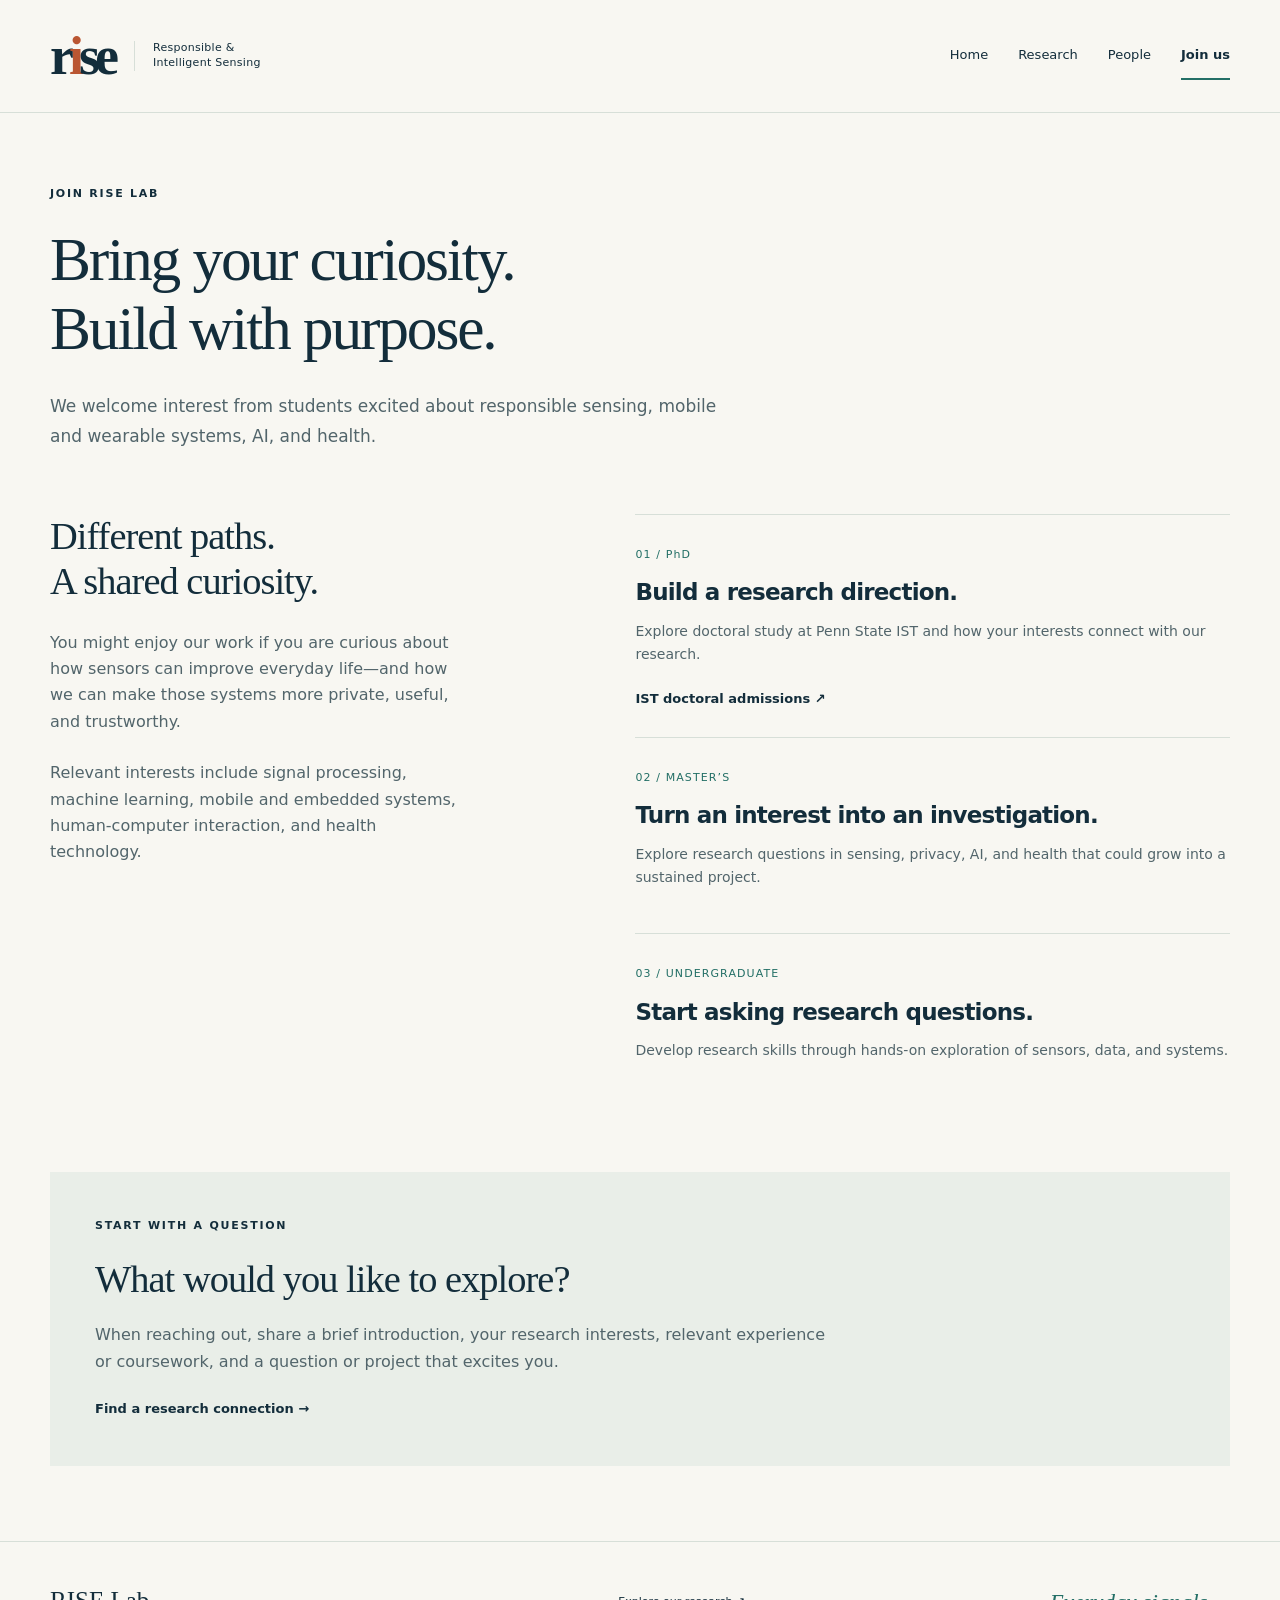
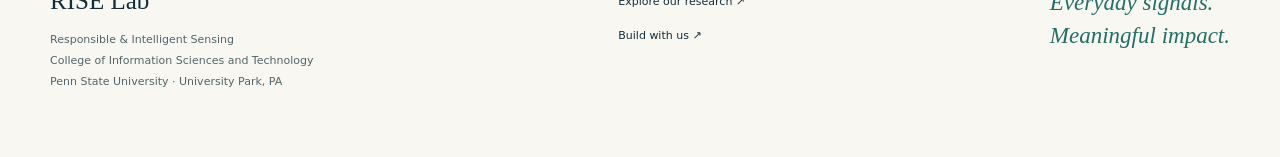
==== join.html @ 316dde8f "Add RISE Lab website: join.html" ====
<!doctype html>
<html lang="en"><head><meta charset="utf-8"><meta name="viewport" content="width=device-width, initial-scale=1"><title>Join us | RISE Lab · Penn State</title><meta name="description" content="RISE Lab at Penn State explores responsible and intelligent sensing for human health, healthy environments, and everyday well-being."><meta name="theme-color" content="#132d3b"><link rel="icon" href="assets/favicon.svg" type="image/svg+xml"><link rel="stylesheet" href="assets/style.css"></head>
<body><a class="skip" href="#main">Skip to content</a><header><div class="wrap header"><a class="brand" href="index.html" aria-label="RISE Lab home"><span class="brand-symbol" aria-hidden="true">r<span>i</span>se</span><span class="brand-sub">Responsible &amp;<br>Intelligent Sensing</span></a><nav aria-label="Main navigation"><a href="index.html" >Home</a><a href="research.html" >Research</a><a href="people.html" >People</a><a href="join.html" aria-current="page">Join us</a></nav></div></header><main id="main"><section class="page-head wrap"><p class="eyebrow">JOIN RISE LAB</p><h1>Bring your curiosity.<br>Build with purpose.</h1><p class="intro">We welcome interest from students excited about responsible sensing, mobile and wearable systems, AI, and health.</p></section><section class="wrap join-grid"><div><h2>Different paths.<br>A shared curiosity.</h2><p>You might enjoy our work if you are curious about how sensors can improve everyday life—and how we can make those systems more private, useful, and trustworthy.</p><p>Relevant interests include signal processing, machine learning, mobile and embedded systems, human-computer interaction, and health technology.</p></div><div class="opportunities"><article><span class="num">01 / PhD</span><h3>Build a research direction.</h3><p>Explore doctoral study at Penn State IST and how your interests connect with our research.</p><a class="text-link" href="https://ist.psu.edu/admissions/doctorate">IST doctoral admissions ↗</a></article><article><span class="num">02 / MASTER’S</span><h3>Turn an interest into an investigation.</h3><p>Explore research questions in sensing, privacy, AI, and health that could grow into a sustained project.</p></article><article><span class="num">03 / UNDERGRADUATE</span><h3>Start asking research questions.</h3><p>Develop research skills through hands-on exploration of sensors, data, and systems.</p></article></div></section><section class="wrap preparation"><p class="eyebrow">START WITH A QUESTION</p><h2>What would you like to explore?</h2><p>When reaching out, share a brief introduction, your research interests, relevant experience or coursework, and a question or project that excites you.</p><a class="text-link" href="research.html">Find a research connection →</a></section></main><footer><div class="wrap footer"><div><strong>RISE Lab</strong><p>Responsible &amp; Intelligent Sensing<br>College of Information Sciences and Technology<br>Penn State University · University Park, PA</p></div><div><a href="research.html">Explore our research ↗</a><br><a href="join.html">Build with us ↗</a></div><span class="footer-note">Everyday signals.<br>Meaningful impact.</span></div></footer></body></html>
---- assets/style.css ----
:root{--ink:#132d3b;--muted:#52656b;--paper:#f8f7f2;--mint:#bde9d6;--teal:#236f66;--line:#d7dfd8;--orange:#ba5632}*{box-sizing:border-box}html{scroll-behavior:smooth}body{margin:0;background:var(--paper);color:var(--ink);font:16px/1.65 system-ui,-apple-system,BlinkMacSystemFont,"Segoe UI",sans-serif}a{color:inherit;text-decoration:none}a:hover{text-decoration:underline;text-underline-offset:5px}a:focus-visible{outline:3px solid var(--orange);outline-offset:5px}p{margin:0 0 1.2rem}h1,h2,h3{line-height:1.12;letter-spacing:-.035em;margin:0}h1{font-family:Georgia,"Times New Roman",serif;font-weight:400;font-size:clamp(46px,5.1vw,76px)}h2{font:400 clamp(32px,3vw,44px)/1.18 Georgia,"Times New Roman",serif;letter-spacing:-.025em}h3{font-size:23px;font-weight:550}em{color:var(--teal);font-weight:400}.wrap{width:min(1180px,calc(100% - 96px));margin:auto}.eyebrow{font-size:11px;letter-spacing:.16em;font-weight:700;text-transform:uppercase;margin-bottom:22px}.skip{position:absolute;top:-100px;left:20px;background:var(--ink);color:white;padding:10px;z-index:10}.skip:focus{top:8px}header{border-bottom:1px solid var(--line)}.header{min-height:112px;display:flex;align-items:center;justify-content:space-between;gap:28px}.brand{display:flex;align-items:center;gap:20px}.brand:hover{text-decoration:none}.brand-symbol{font:700 54px/.9 Georgia,serif;letter-spacing:-5px}.brand-symbol span{color:var(--orange)}.brand-sub{font-size:11px;line-height:1.35;letter-spacing:.025em;border-left:1px solid var(--line);padding-left:18px}nav{display:flex;gap:30px;font-size:13px}nav a{padding:12px 0}nav a[aria-current]{border-bottom:2px solid var(--teal);font-weight:650}.hero{padding:78px 0 88px}.hero-grid{display:grid;grid-template-columns:1.15fr 1fr;gap:50px;align-items:center}.dot{width:7px;height:7px;background:var(--orange);border-radius:50%;display:inline-block;margin-right:9px}.intro{font-size:17px;color:var(--muted);max-width:580px;margin:28px 0 32px;line-height:1.8}.actions{display:flex;gap:28px;align-items:center;flex-wrap:wrap}.button{display:inline-flex;align-items:center;justify-content:center;gap:28px;padding:15px 22px;background:var(--ink);color:white;font-size:13px;border:1px solid var(--ink);border-radius:3px}.button:hover{background:var(--teal);text-decoration:none}.text-link{font-size:13px;font-weight:650}.signal-art{height:470px;position:relative;overflow:hidden;background:radial-gradient(ellipse at center,#dfede2 0%,transparent 65%)}.orbit{position:absolute;border:1px solid #a5c7b7;border-radius:50%;left:50%;top:45%;transform:translate(-50%,-50%)}.orbit-one{width:175px;height:175px}.orbit-two{width:290px;height:290px}.orbit-three{width:410px;height:410px;border-style:dashed}.art-center{width:130px;height:130px;border-radius:50%;background:var(--ink);color:var(--mint);display:flex;align-items:center;justify-content:center;flex-direction:column;position:absolute;left:50%;top:45%;transform:translate(-50%,-50%)}.art-center>span{font:36px Georgia,serif;letter-spacing:3px}.art-center small{font-size:7px;text-align:center;line-height:1.6;letter-spacing:1.5px;margin-top:8px}.satellite{position:absolute;background:var(--paper);border:1px solid #a5c7b7;padding:9px 13px;border-radius:25px;font-size:11px;box-shadow:0 5px 20px #132d3b08}.satellite-one{top:70px;left:36px}.satellite-two{top:231px;right:0}.satellite-three{top:315px;left:20px}.art-caption{position:absolute;bottom:0;width:100%;text-align:center;font:italic 15px/1.5 Georgia,serif;color:var(--muted)}.statement{background:#e9eee8;border-top:1px solid var(--line);border-bottom:1px solid var(--line);padding:50px 0}.statement-grid{display:grid;grid-template-columns:.6fr 1.2fr 1.3fr;gap:40px}.statement-grid .eyebrow{margin-top:8px}.statement-grid h2{font-size:32px}.statement-grid>p:last-child{font-size:14px;margin:0;color:var(--muted)}.section{padding:80px 0}.section-heading{display:flex;justify-content:space-between;align-items:end;margin-bottom:32px;gap:24px}.cards{display:grid;grid-template-columns:repeat(3,1fr);gap:20px}.research-card{padding:30px 26px 24px;border:1px solid var(--line);display:flex;flex-direction:column;transition:border-color .2s,background .2s}.research-card:hover{text-decoration:none;background:#eef3ec;border-color:var(--teal)}.num{font-size:11px;letter-spacing:.1em;color:var(--teal)}.research-card h3{margin:30px 0 14px;max-width:250px}.research-card p{font:17px/1.5 Georgia,serif;color:var(--muted);margin-bottom:36px}.card-bottom{border-top:1px solid var(--line);padding-top:16px;margin-top:auto;font-size:11px;display:flex;justify-content:space-between}.invitation{background:var(--ink);color:var(--paper);padding:50px;display:flex;justify-content:space-between;align-items:center;gap:40px;margin-bottom:80px}.invitation .eyebrow{color:var(--mint)}.invitation p:last-child{max-width:570px;font-size:14px;margin:20px 0 0;color:#d7e0df}.light{background:var(--mint);color:var(--ink);white-space:nowrap}.light:hover{background:#d0f3e3;color:var(--ink)}footer{border-top:1px solid var(--line);padding:45px 0}.footer{display:flex;justify-content:space-between;gap:30px}.footer strong{font:25px Georgia,serif}.footer p,.footer a{font-size:11px;line-height:1.9}.footer p{margin-top:12px;color:var(--muted)}.footer a{display:inline-block;margin-bottom:8px}.footer-note{font:italic 23px/1.4 Georgia,serif;color:var(--teal)}.page-head{padding:72px 0 62px}.page-head h1{font-size:clamp(43px,4.8vw,66px)}.page-head .intro{margin-bottom:0;max-width:680px}.direction{display:grid;grid-template-columns:100px 1fr;gap:32px;padding:55px 0;border-top:1px solid var(--line);scroll-margin-top:30px}.direction-number{font:46px Georgia,serif;color:var(--teal)}.direction-description{max-width:780px;color:var(--muted);margin:22px 0}.keywords{font-size:11px;letter-spacing:.04em;color:var(--teal)}.projects{display:grid;grid-template-columns:1fr 1fr;gap:24px;margin-top:32px}.projects article{padding:26px;background:#e9eee8}.projects h3{font-size:20px;margin-bottom:12px}.projects p{font-size:14px;margin:0;color:var(--muted)}.small-cta{border-top:1px solid var(--line);padding:55px 0 65px;display:flex;justify-content:space-between;align-items:center;gap:32px}.small-cta p{margin:20px 0 0;color:var(--muted)}.small-cta .eyebrow{margin:0 0 18px}.profile{display:grid;grid-template-columns:320px 1fr;gap:65px;padding:0 0 80px}.initials{background:#dce7dc;min-height:340px;display:flex;align-items:center;justify-content:center;font:95px Georgia,serif;position:relative}.initials span{position:absolute;bottom:30px;font:9px system-ui;letter-spacing:.18em}.profile h2{margin-bottom:20px}.profile p:not(.eyebrow){color:var(--muted);font-size:15px}.role{line-height:1.8}.join-grid{display:grid;grid-template-columns:1fr 1.2fr;gap:90px;padding-bottom:65px}.join-grid>div>p{margin-top:25px;max-width:420px;color:var(--muted)}.opportunities article{border-top:1px solid var(--line);padding:25px 0}.opportunities h3{margin:14px 0}.opportunities p{font-size:14px;color:var(--muted)}.preparation{background:#e9eee8;padding:45px;margin-bottom:75px}.preparation p:not(.eyebrow){max-width:740px;color:var(--muted);margin:20px 0}
@media(max-width:950px){.wrap{width:calc(100% - 56px)}.hero-grid{gap:20px}.signal-art{height:420px}.orbit-three{width:340px;height:340px}.satellite{font-size:9px}.statement-grid{grid-template-columns:1fr 1fr}.statement-grid .eyebrow{grid-column:1/-1;margin-bottom:0}.invitation{padding:36px}.profile{grid-template-columns:260px 1fr;gap:35px}.join-grid{gap:40px}.brand-sub{display:none}}
@media(max-width:650px){.wrap{width:calc(100% - 40px)}.header{min-height:90px;gap:12px}.brand-symbol{font-size:44px}nav{gap:16px;font-size:12px}.hero{padding:48px 0}.hero-grid{grid-template-columns:1fr}.hero h1{font-size:51px}.intro{font-size:16px}.signal-art{height:390px;margin-top:20px}.orbit-three{width:330px;height:330px}.orbit-two{width:240px;height:240px}.satellite-two{top:195px}.satellite-three{top:270px}.statement-grid,.cards,.projects,.profile,.join-grid{grid-template-columns:1fr}.statement-grid{gap:24px}.section{padding:50px 0}.section-heading{display:block}.section-heading .text-link{display:inline-block;margin-top:22px}.research-card h3{max-width:none;margin-top:18px}.research-card p{margin-bottom:22px}.invitation{display:block;padding:30px;margin-bottom:50px}.invitation .button{margin-top:28px;white-space:normal}.footer{flex-wrap:wrap}.footer-note{display:none}.page-head{padding:48px 0}.direction{grid-template-columns:35px 1fr;gap:18px;padding:36px 0}.direction-number{font-size:29px}.direction h2{font-size:30px}.direction-description{font-size:15px}.projects article{padding:20px}.small-cta{display:block}.small-cta .button{margin-top:26px}.profile{gap:32px}.initials{min-height:280px}.join-grid{gap:25px}.preparation{padding:28px}.actions{gap:22px}}
@media(prefers-reduced-motion:reduce){html{scroll-behavior:auto}*{transition:none!important}}
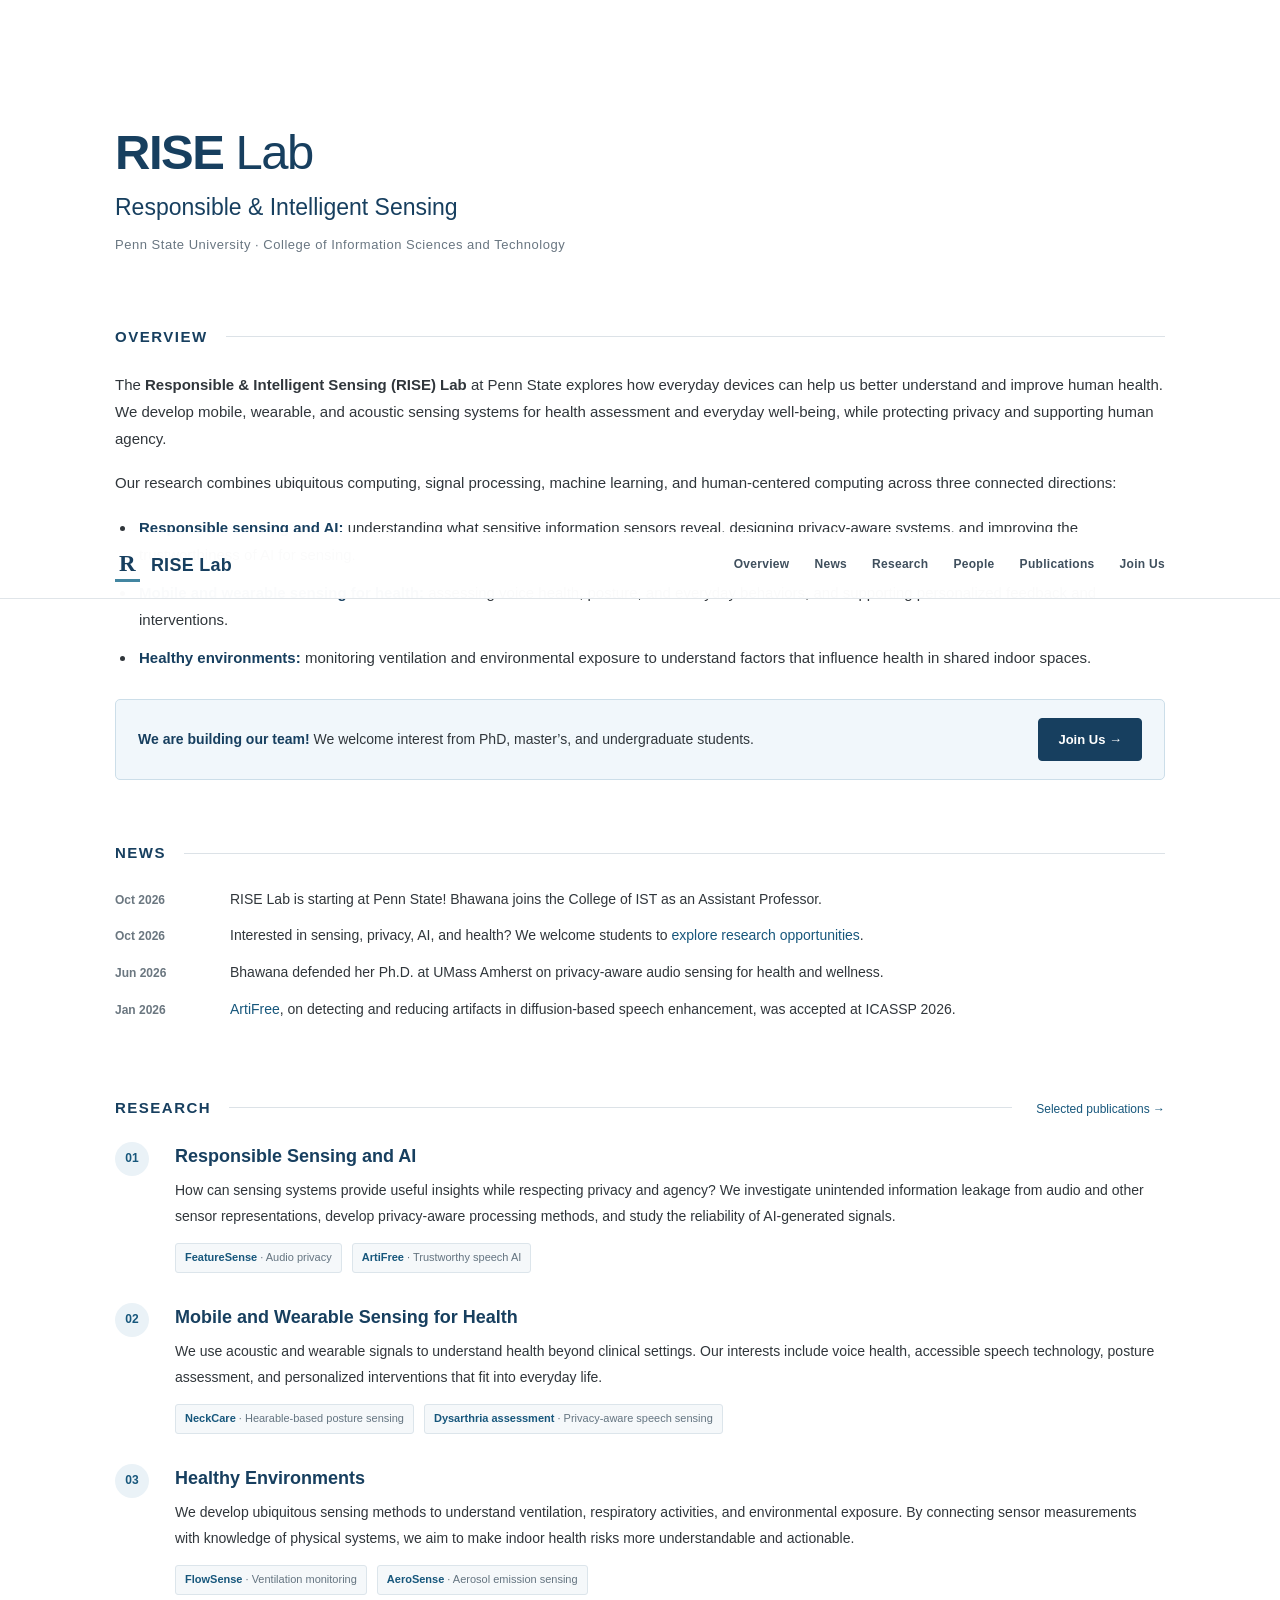
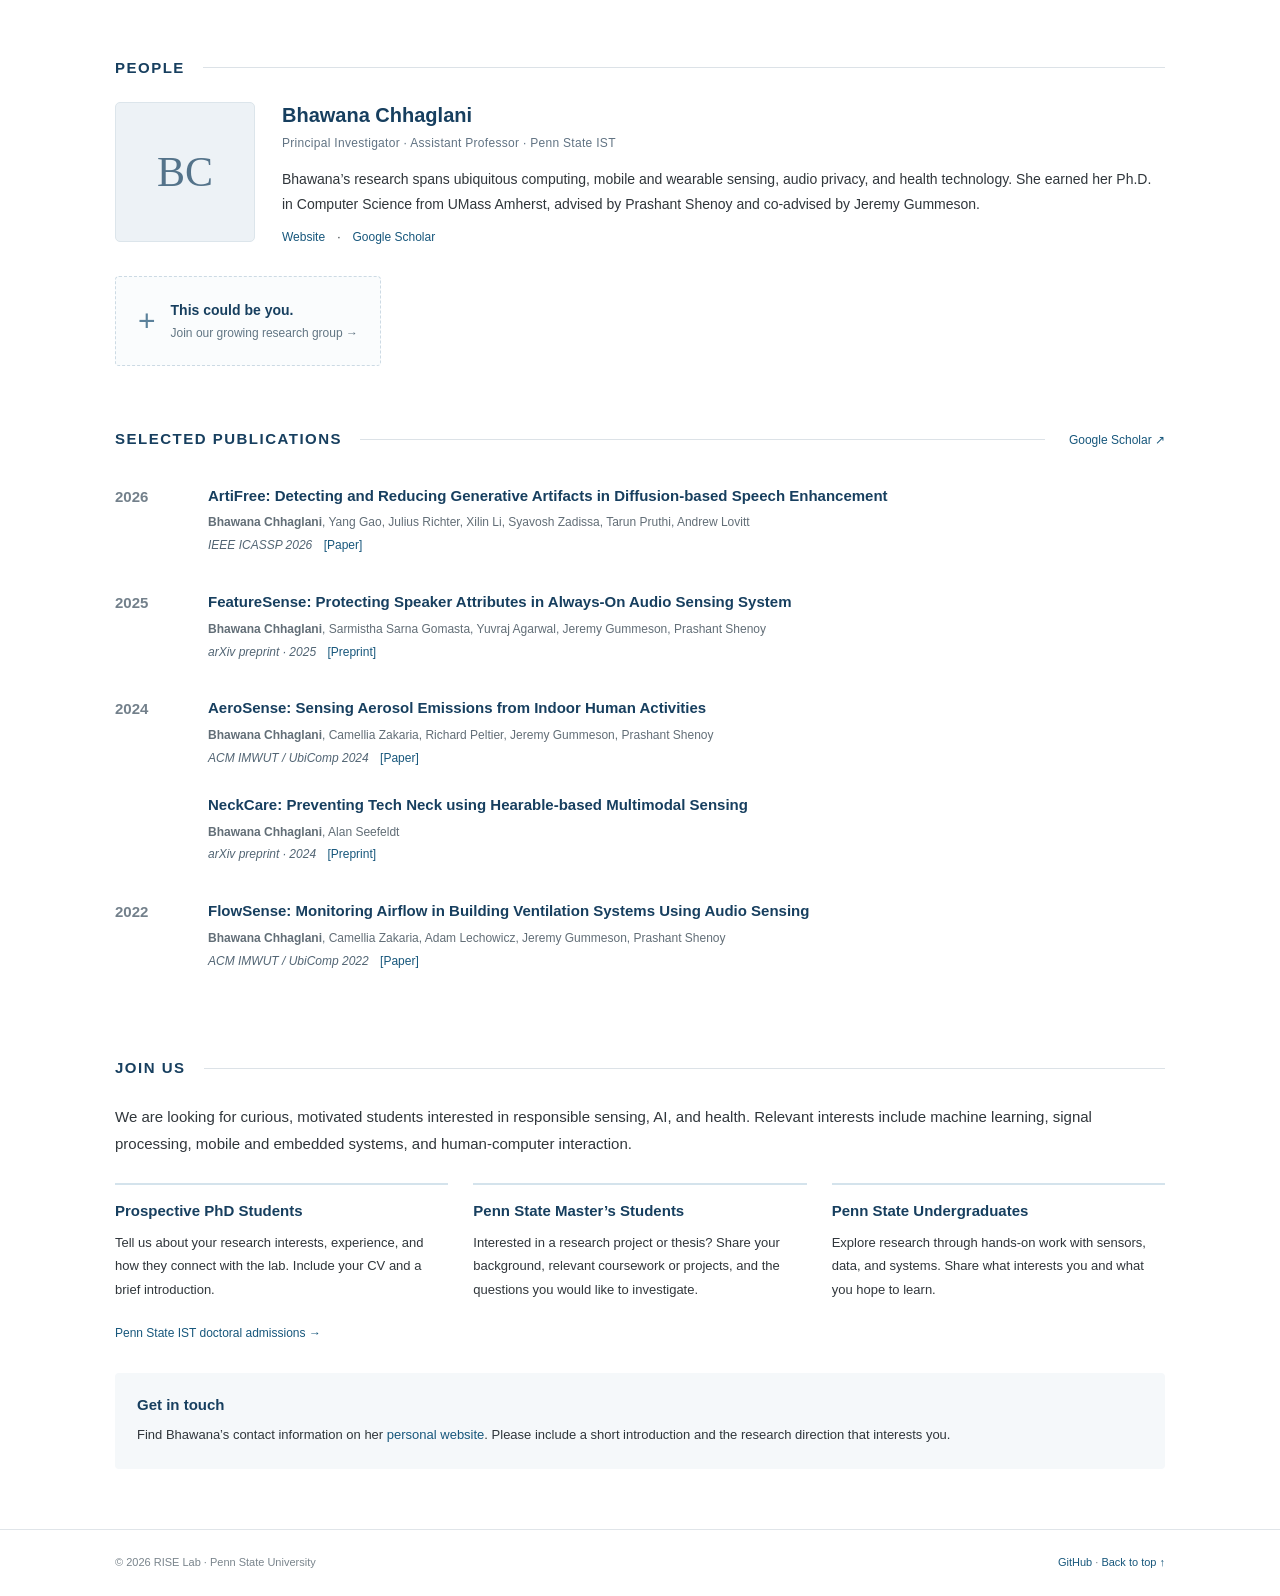
==== commit 08f8be5a: "Redesign RISE Lab as a single-page academic website" ====
--- a/join.html
+++ b/join.html
@@ -1,3 +1 @@
-<!doctype html>
-<html lang="en"><head><meta charset="utf-8"><meta name="viewport" content="width=device-width, initial-scale=1"><title>Join us | RISE Lab · Penn State</title><meta name="description" content="RISE Lab at Penn State explores responsible and intelligent sensing for human health, healthy environments, and everyday well-being."><meta name="theme-color" content="#132d3b"><link rel="icon" href="assets/favicon.svg" type="image/svg+xml"><link rel="stylesheet" href="assets/style.css"></head>
-<body><a class="skip" href="#main">Skip to content</a><header><div class="wrap header"><a class="brand" href="index.html" aria-label="RISE Lab home"><span class="brand-symbol" aria-hidden="true">r<span>i</span>se</span><span class="brand-sub">Responsible &amp;<br>Intelligent Sensing</span></a><nav aria-label="Main navigation"><a href="index.html" >Home</a><a href="research.html" >Research</a><a href="people.html" >People</a><a href="join.html" aria-current="page">Join us</a></nav></div></header><main id="main"><section class="page-head wrap"><p class="eyebrow">JOIN RISE LAB</p><h1>Bring your curiosity.<br>Build with purpose.</h1><p class="intro">We welcome interest from students excited about responsible sensing, mobile and wearable systems, AI, and health.</p></section><section class="wrap join-grid"><div><h2>Different paths.<br>A shared curiosity.</h2><p>You might enjoy our work if you are curious about how sensors can improve everyday life—and how we can make those systems more private, useful, and trustworthy.</p><p>Relevant interests include signal processing, machine learning, mobile and embedded systems, human-computer interaction, and health technology.</p></div><div class="opportunities"><article><span class="num">01 / PhD</span><h3>Build a research direction.</h3><p>Explore doctoral study at Penn State IST and how your interests connect with our research.</p><a class="text-link" href="https://ist.psu.edu/admissions/doctorate">IST doctoral admissions ↗</a></article><article><span class="num">02 / MASTER’S</span><h3>Turn an interest into an investigation.</h3><p>Explore research questions in sensing, privacy, AI, and health that could grow into a sustained project.</p></article><article><span class="num">03 / UNDERGRADUATE</span><h3>Start asking research questions.</h3><p>Develop research skills through hands-on exploration of sensors, data, and systems.</p></article></div></section><section class="wrap preparation"><p class="eyebrow">START WITH A QUESTION</p><h2>What would you like to explore?</h2><p>When reaching out, share a brief introduction, your research interests, relevant experience or coursework, and a question or project that excites you.</p><a class="text-link" href="research.html">Find a research connection →</a></section></main><footer><div class="wrap footer"><div><strong>RISE Lab</strong><p>Responsible &amp; Intelligent Sensing<br>College of Information Sciences and Technology<br>Penn State University · University Park, PA</p></div><div><a href="research.html">Explore our research ↗</a><br><a href="join.html">Build with us ↗</a></div><span class="footer-note">Everyday signals.<br>Meaningful impact.</span></div></footer></body></html>+<!doctype html><html lang="en"><head><meta charset="utf-8"><meta name="viewport" content="width=device-width, initial-scale=1"><meta http-equiv="refresh" content="0; url=index.html#join"><title>RISE Lab</title></head><body><p><a href="index.html#join">Continue to RISE Lab</a></p></body></html>
